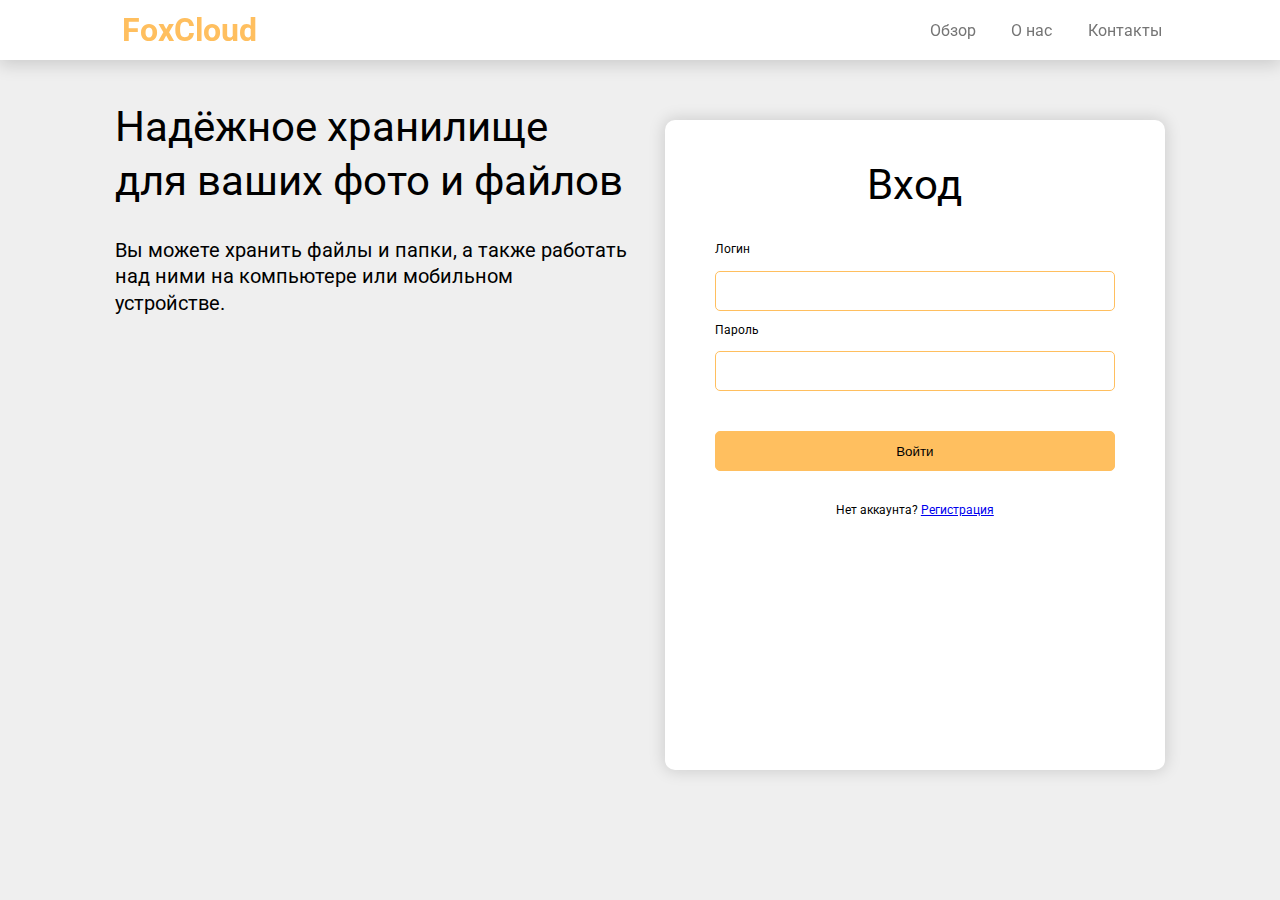
==== index.html @ f71686b7 "Rename testsite.html to index.html" ====
<!DOCTYPE html>
<html>
<head>
	<meta charset="utf-8">
	<link href="https://fonts.googleapis.com/css2?family=Roboto:ital,wght@0,100;0,400;0,500;1,100&display=swap" rel="stylesheet">
  <meta name="viewport" content="width=device-width, initial-scale=1">
  <title>FoxCloud</title>
  <link rel="stylesheet" type="text/css" href="testcss.css">
</head>
<body>
	<header>
		<div class="container">
			<div class="headBlock">
				<div class="logoText">FoxCloud</div>
				<ul id="menu">
				    <li><a href="#regAnchor">Обзор</a></li>
				    <li><a href="#abMeAnchor">О нас</a></li>
				    <li><a href="">Контакты</a></li>
			    </ul>
			</div>
		</div>
	</header>
		<div class="container">
			<div id="regAnchor"></div>
			<div id="homePageBlock" class="homePageBlock">
				<div id="textWelcome" class="textWelcome"><h1>Надёжное хранилище для ваших фото и файлов</h1><p>Вы можете хранить  файлы и папки, а также работать над ними на компьютере или мобильном устройстве.</p></div>
				<div class="authorizationPanel">
					<div class="containerAuth">
						<div class="containerAuthorizationBlock">
							<div class="entryText"><h1>Вход</h1></div>
							<div class="loginFieldText"><p>Логин</p></div>
							<div class="loginField"></div>
							<div class="passvordFieldText"><p>Пароль</p></div>
							<div class="passvordField"></div>
							<button class="authorizationButton" onclick=document.location='testsiteme.html'>Войти</button>
							<div class="registerLinkText"><p>Нет аккаунта? <a href="testsite2.html">Регистрация</a></p></div>
						</div>
					</div>
				</div>
			</div>
			<div id="abMeAnchor"></div>
			<div id="homePageBlock" class="homeAboutMeBlock">
				
			</div>
		</div>
</body>
</html>
---- testcss.css ----
body{
	font-family: 'Roboto', sans-serif;
	user-select: none;
	background: #efefef;
}
header{
	position: fixed;
	z-index: 2;
	width: 100%;
	height: 60px;
	left: 0px;
	top: 0px;
	background: #FFFFFF;
	box-shadow: 0px 4px 16px 1px rgba(0, 0, 0, 0.15);
}
.container{
	max-width: 82vw;
	height: 100%;
	margin: 0 auto;
}
.headBlock{
	display: flex;
	height: 100%;
  	flex-flow: row wrap;
  
  	align-items: center;
}
.logoText{
	position: absolute;
	width: 148px;
	height: 34px;

	font-weight: 700;
	font-size: 32px;
	line-height: 107.52%;

	/* or 34px */
	text-align: center;

	color: #FFBF5F;
}
#menu{
    margin-left: auto;
}
#menu li {
	display: inline-block;
	margin-right: 2vw;
    }
#menu a {
	position: relative;
	color: #757575;
	width: 110px;
	height: 50px;
	text-decoration: none;
	border: 3px solid white;
	padding:15px 0px 15px 0px;
    }
#menu a:hover {
	color: #111;
	border: 3px solid white;
	padding:15px 0px 18px 0px;
	border-bottom-color: #DDDFE0;
    }
#menu li:last-child {
       margin-right: 0;
    }

.homePageBlock{
	display: flex;
	flex-direction: row;
	flex-wrap: wrap;
}
.textWelcome{
	position: relative;
	width: 40vh;
	height: 60vw;
	min-height: 40vw;
	min-width: 40vw;

	top: 4em;

}
.textWelcome h1{
	font-style: normal;
	font-weight: 400;
	font-size:calc(16px + 2vw);
	line-height: calc(1em + 1vw);
	color: #000000;
}
.textWelcome p{
	font-style: normal;
	font-weight: 400;
	font-size:calc(14px + 0.5vw);
	line-height:  1.3em;
	color: #000000;
}
.authorizationPanel{
	position: relative;
	margin-left: auto;
	width: 500px;
	height: 650px;
	top: 7em;

	background: #FFFFFF;
	box-shadow: 0px 0px 16px 1px rgba(0, 0, 0, 0.15);
	border-radius: 10px;
}
.containerAuth{
	max-width: 80%;
	height: 100%;
	margin: 0 auto;
}
.containerAuthorizationBlock{
	display: flex;
	flex-direction: column;
	height: 100%;
}
.entryText{
	position: relative;
	top: 10px;
}
.entryText h1{
	font-style: normal;
	font-weight: 400;
	text-align: center;
	font-size:calc(16px + 2vw);
	line-height: calc(1em + 1vw);
	color: #000000;
}
.loginFieldText{
	position: relative;
	width: 100%;
}
.loginFieldText p{
	font-style: normal;
	font-weight: 400;
	font-size:calc(11px + 0.1vw);
	line-height:  1.3em;
	color: #000000;
}
.loginField{
	box-sizing: border-box;

	position: relative;
	width: 100%;
	height: 40px;

	background: #FFFFFF;
	border: 1px solid #FFBF5F;
	border-radius: 5px;
}
.emailFieldText{
	position: relative;
	width: 100%;
}
.emailFieldText p{
	font-style: normal;
	font-weight: 400;
	font-size:calc(11px + 0.1vw);
	line-height:  1.3em;
	color: #000000;
}
.emailField{
	box-sizing: border-box;

	position: relative;
	width: 100%;
	height: 40px;

	background: #FFFFFF;
	border: 1px solid #FFBF5F;
	border-radius: 5px;
}
.passvordFieldText{
	position: relative;
	width: 100%;

}
.passvordFieldText p{
	font-style: normal;
	font-weight: 400;
	font-size:calc(11px + 0.1vw);
	line-height:  1.3em;
	color: #000000;
}
.passvordField{
	box-sizing: border-box;

	position: relative;
	width: 100%;
	height: 40px;

	background: #FFFFFF;
	border: 1px solid #FFBF5F;
	border-radius: 5px;
}
.authorizationButton{
	box-sizing: border-box;

	position: relative;
	width: 100%;
	height: 40px;
	top: 40px;

	background: #FFBF5F;
	border: 1px solid #FFBF5F;
	border-radius: 5px;
}
.authorizationButton:active{
	box-sizing: border-box;
	background: #e09628;
	border: 1px solid #e09628;
	border-radius: 5px;
}
.registerLinkText{
	position: relative;
	width: 100%;
	height: 40px;

	top: 60px;
}
.registerLinkText p{
	font-style: normal;
	font-weight: 400;
	font-size:calc(11px + 0.1vw);
	line-height:  1.3em;
	text-align: center;

	color: #000000;
}
.homeAboutMeBlock{
	display: flex;
	flex-direction: row;
	flex-wrap: wrap;
}
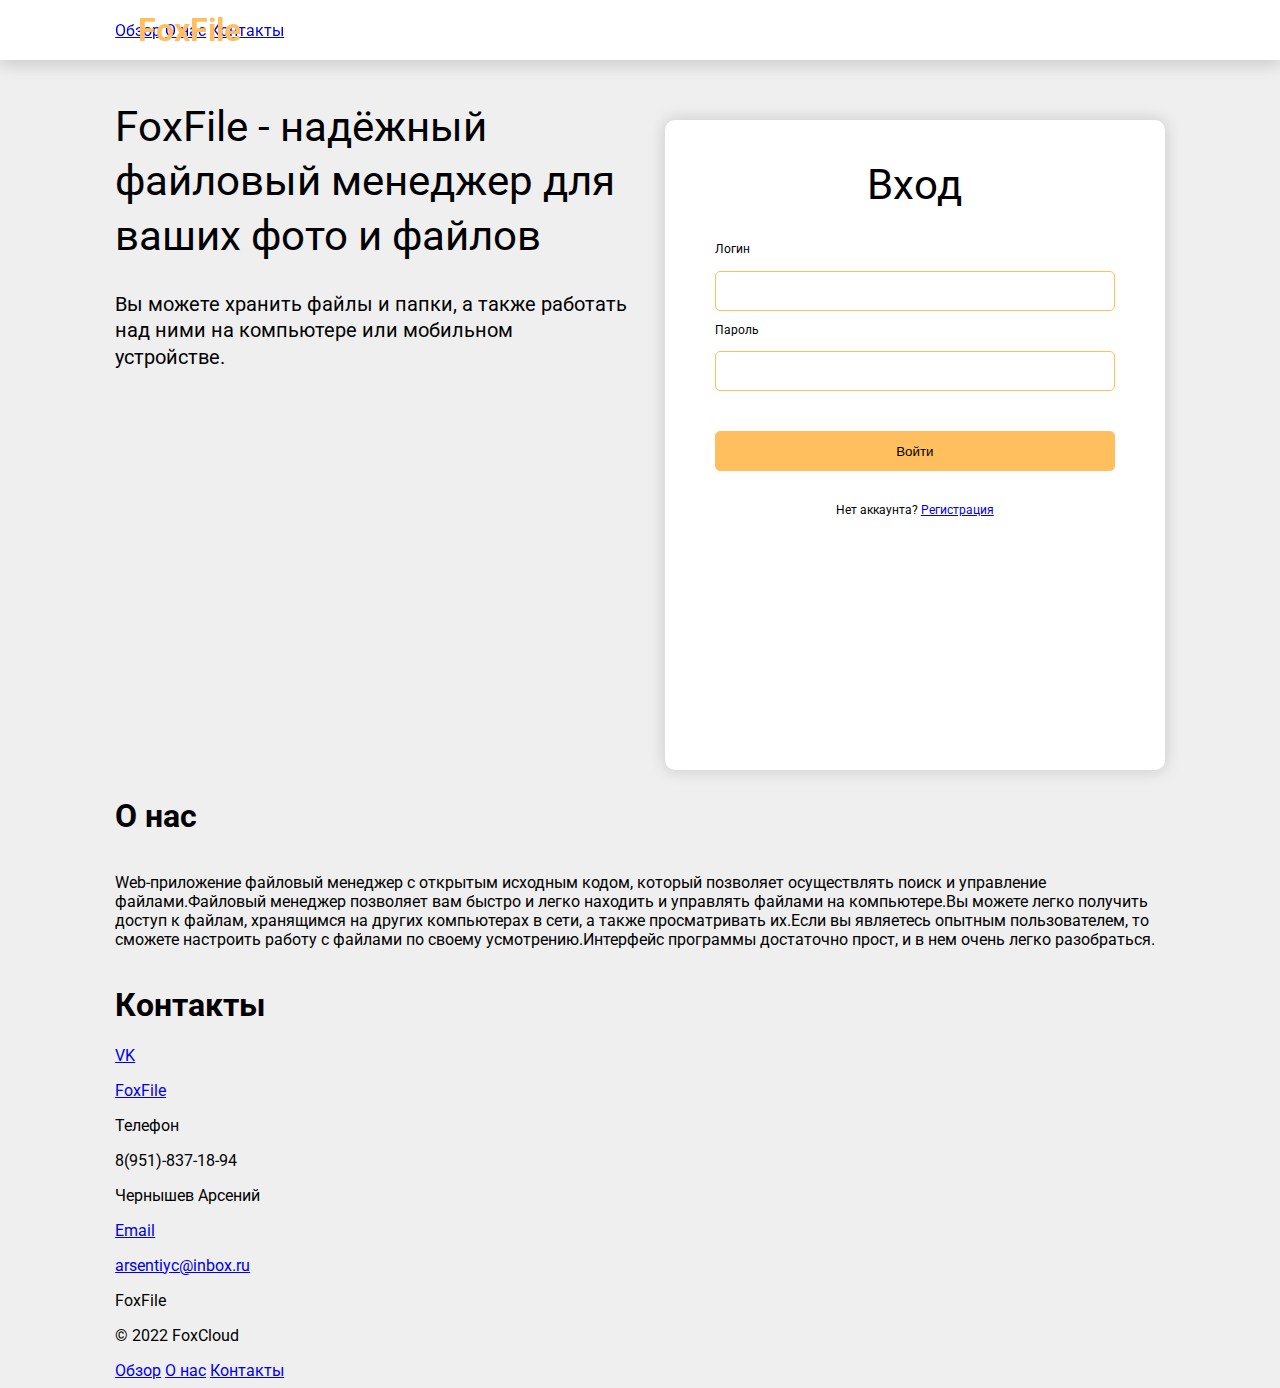
==== commit 0a97cb92: "Update index.html" ====
--- a/index.html
+++ b/index.html
@@ -11,37 +11,95 @@
 	<header>
 		<div class="container">
 			<div class="headBlock">
-				<div class="logoText">FoxCloud</div>
-				<ul id="menu">
-				    <li><a href="#regAnchor">Обзор</a></li>
-				    <li><a href="#abMeAnchor">О нас</a></li>
-				    <li><a href="">Контакты</a></li>
-			    </ul>
+				<div class="logoText">FoxFile</div>
+				<div class="menu">
+				    <a href="#regAnchor">Обзор</a>
+				    <a href="#abMeAnchor">О нас</a>
+				    <a href="#contact_Anchor">Контакты</a>
+			    </div>
 			</div>
 		</div>
 	</header>
-		<div class="container">
-			<div id="regAnchor"></div>
-			<div id="homePageBlock" class="homePageBlock">
-				<div id="textWelcome" class="textWelcome"><h1>Надёжное хранилище для ваших фото и файлов</h1><p>Вы можете хранить  файлы и папки, а также работать над ними на компьютере или мобильном устройстве.</p></div>
-				<div class="authorizationPanel">
-					<div class="containerAuth">
-						<div class="containerAuthorizationBlock">
-							<div class="entryText"><h1>Вход</h1></div>
-							<div class="loginFieldText"><p>Логин</p></div>
-							<div class="loginField"></div>
-							<div class="passvordFieldText"><p>Пароль</p></div>
-							<div class="passvordField"></div>
-							<button class="authorizationButton" onclick=document.location='testsiteme.html'>Войти</button>
-							<div class="registerLinkText"><p>Нет аккаунта? <a href="testsite2.html">Регистрация</a></p></div>
+		<div class="style_gray">
+			<div class="container">
+				<div id="regAnchor"></div>
+				<div id="homePageBlock" class="homePageBlock">
+					<div id="textWelcome" class="textWelcome"><h1>FoxFile - надёжный файловый менеджер для ваших фото и файлов</h1><p>Вы можете хранить  файлы и папки, а также работать над ними на компьютере или мобильном устройстве.</p></div>
+					<div class="authorizationPanel">
+						<div class="containerAuth">
+							<div class="containerAuthorizationBlock">
+								<div class="entryText"><h1>Вход</h1></div>
+								<div class="loginFieldText"><p>Логин</p></div>
+								<div class="loginField"></div>
+								<div class="passvordFieldText"><p>Пароль</p></div>
+								<div class="passvordField"></div>
+								<button class="authorizationButton" onclick=document.location='testsiteme.html'>Войти</button>
+								<div class="registerLinkText"><p>Нет аккаунта? <a href="testsite2.html">Регистрация</a></p></div>
+							</div>
 						</div>
 					</div>
 				</div>
 			</div>
-			<div id="abMeAnchor"></div>
-			<div id="homePageBlock" class="homeAboutMeBlock">
-				
+		</div>
+		<div class="style_white">
+			<div class="container">
+				<div id="abMeAnchor"></div>
+				<div id="homePageBlock" class="homeAboutMeBlock">
+					<div class="about_me_text"><h1>О нас</h1></div>
+					<div><p>Web-приложение файловый менеджер с открытым исходным кодом, который позволяет осуществлять поиск и управление файлами.Файловый менеджер позволяет вам быстро и легко находить и управлять файлами на компьютере.Вы можете легко получить доступ к файлам, хранящимся на других компьютерах в сети, а также просматривать их.Если вы являетесь опытным пользователем, то сможете настроить работу с файлами по своему усмотрению.Интерфейс программы достаточно прост, и в нем очень легко разобраться.</p></div>
+				</div>
 			</div>
 		</div>
+		<div class="style_gray">
+			<div class="container">
+				<div id="contact_Anchor"></div>
+				<div id="homePageBlock" class="home_contact_block">
+					<div class="contact_text"><h1>Контакты</h1></div>
+					<div class="contact_container">
+						<div class="VK_phone_email_block">
+							<a href="https://vk.com/foxfilee">
+								<div class="VK_phone_email_container">
+									<div class="VK_phone_email_circle"></div>
+									<div class="VK_text"><p>VK</p><p>FoxFile</p></div>
+								</div>
+							</a>
+						</div>
+						<div class="VK_phone_email_block">
+							<div class="VK_phone_email_container">
+								<div class="VK_phone_email_circle"></div>
+								<div class="VK_text"><p>Телефон</p><p>8(951)-837-18-94</p><p>Чернышев Арсений</p></div>
+							</div>
+						</div>
+						<div class="VK_phone_email_block">
+							<a href="mailto:arsentiyc@inbox.ru">
+								<div class="VK_phone_email_container">
+									<div class="VK_phone_email_circle"></div>
+									<div class="email_text"><p>Email</p><p>arsentiyc@inbox.ru</p></div>
+								</div>
+							</a>
+						</div>
+					</div>
+				</div>
+			</div>
+		</div>
+	<footer>
+		<div class="container">
+			<div class="footer_container">
+				<div class="footer_logo_text">FoxFile</div>
+				<div class="all_rights_reserved"><p>© 2022 FoxCloud</p></div>
+				<div class="footer_menu">
+					<a href="#regAnchor">Обзор</a>
+					<a href="#abMeAnchor">О нас</a>
+					<a href="#contact_Anchor">Контакты</a>
+			    </div>
+			    <div class="footer_circle">
+			    	<div class="footer_circle_container">
+			    		<div class="footer_VK_circle"></div>
+						<div class="footer_email_circle"></div>
+					</div>
+			    </div>
+			</div>
+		</div>
+	</footer>
 </body>
 </html>
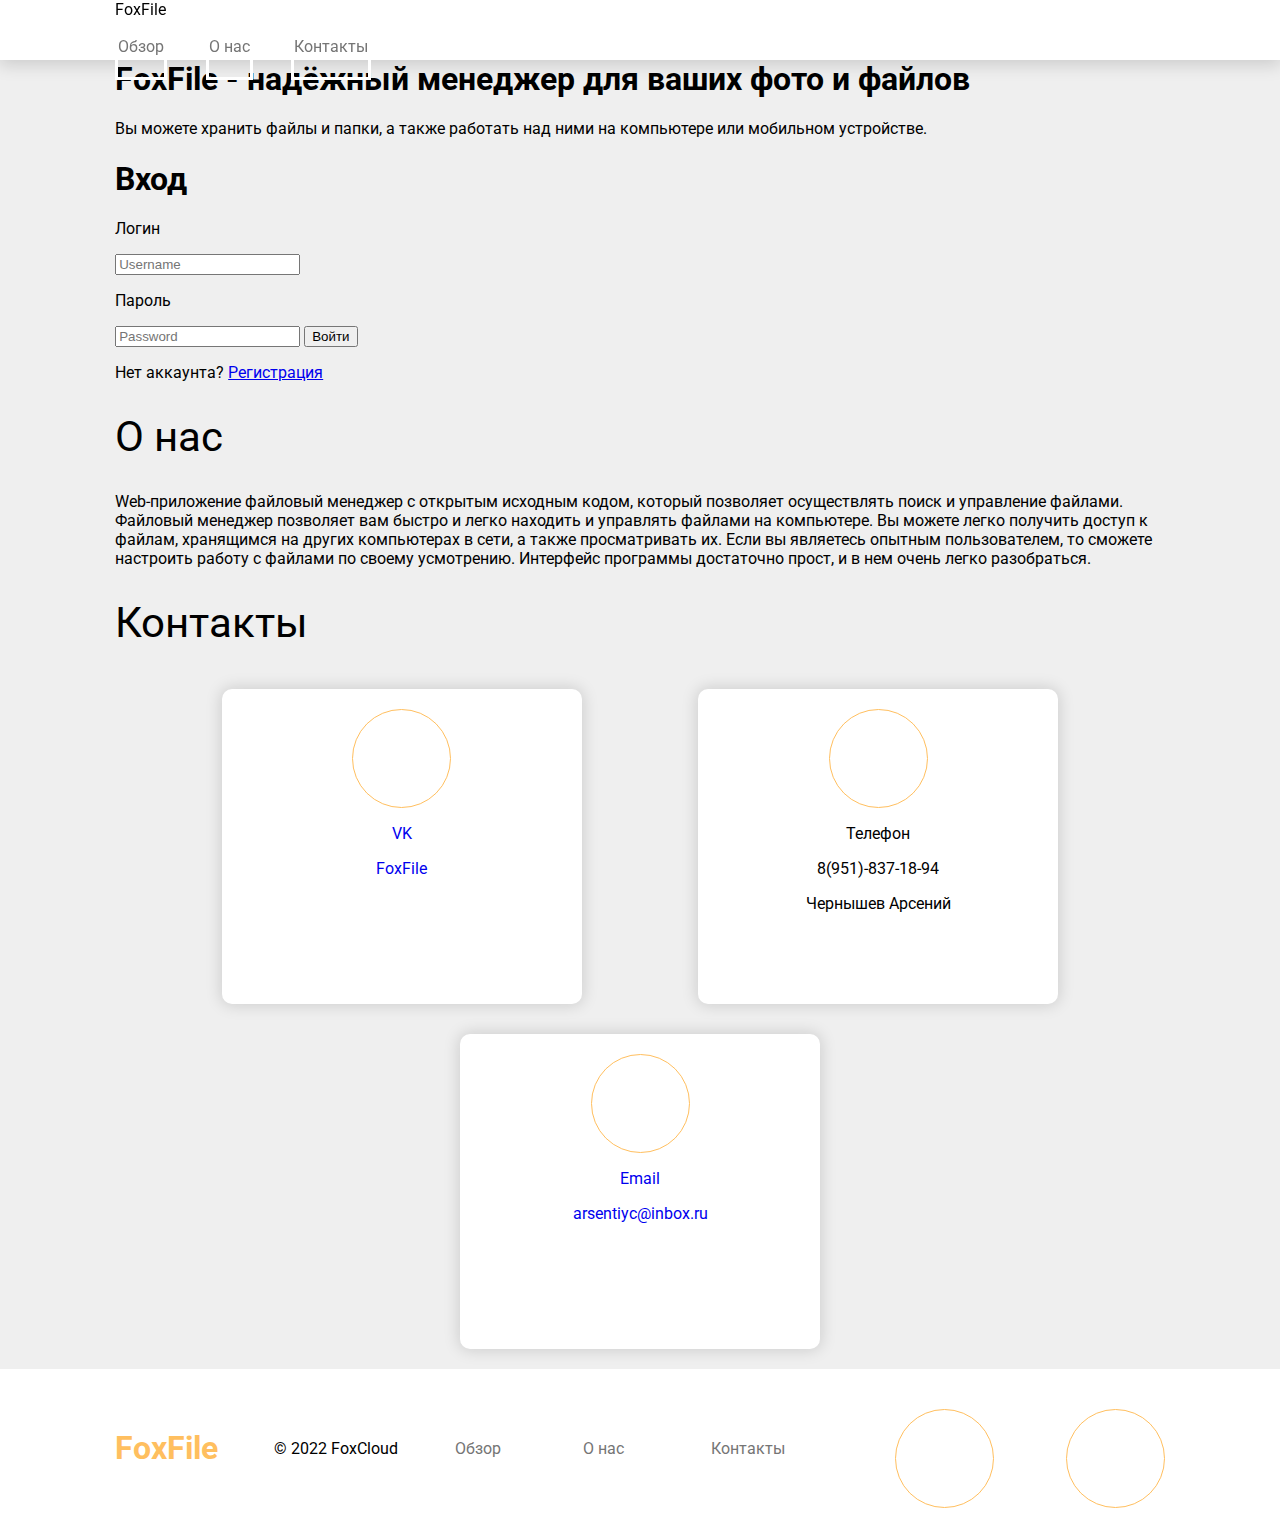
==== commit 239992f7: "Update index.html" ====
--- a/index.html
+++ b/index.html
@@ -8,98 +8,99 @@
   <link rel="stylesheet" type="text/css" href="testcss.css">
 </head>
 <body>
-	<header>
+    <header>
 		<div class="container">
-			<div class="headBlock">
-				<div class="logoText">FoxFile</div>
+			<div class="head_block">
+                <div class="logo_text">FoxFile</div>
 				<div class="menu">
-				    <a href="#regAnchor">Обзор</a>
-				    <a href="#abMeAnchor">О нас</a>
-				    <a href="#contact_Anchor">Контакты</a>
-			    </div>
+                    <a href="#contact_anchor">Контакты</a>
+                    <a href="#ab_me_anchor">О нас</a>
+                    <a href="#reg_anchor">Обзор</a>
+                </div>
 			</div>
 		</div>
 	</header>
-		<div class="style_gray">
-			<div class="container">
-				<div id="regAnchor"></div>
-				<div id="homePageBlock" class="homePageBlock">
-					<div id="textWelcome" class="textWelcome"><h1>FoxFile - надёжный файловый менеджер для ваших фото и файлов</h1><p>Вы можете хранить  файлы и папки, а также работать над ними на компьютере или мобильном устройстве.</p></div>
-					<div class="authorizationPanel">
-						<div class="containerAuth">
-							<div class="containerAuthorizationBlock">
-								<div class="entryText"><h1>Вход</h1></div>
-								<div class="loginFieldText"><p>Логин</p></div>
-								<div class="loginField"></div>
-								<div class="passvordFieldText"><p>Пароль</p></div>
-								<div class="passvordField"></div>
-								<button class="authorizationButton" onclick=document.location='testsiteme.html'>Войти</button>
-								<div class="registerLinkText"><p>Нет аккаунта? <a href="testsite2.html">Регистрация</a></p></div>
-							</div>
-						</div>
-					</div>
-				</div>
+    <div id="reg_anchor" class="req_content_container">
+		<div class="container">
+			<div class="home_page_block">
+				<div class="text_welcome"><h1>FoxFile - надёжный менеджер для ваших фото и файлов</h1><p>Вы можете хранить файлы и папки, а также работать над ними на компьютере или мобильном устройстве.</p></div>
+				<div class="login_panel_block">
+    <div class="container_auth">
+        <div class="container_authorization">
+            <form action="{% url 'login' %}" method="post">
+                <div class="entry_text"><h1>Вход</h1></div>
+                <div class="login_field_text"><p>Логин</p></div>
+                <input type="text" name="username" placeholder="Username" class="login_field">
+                <div class="password_field_text"><p>Пароль</p></div>
+                <input type="password" name="password" placeholder="Password" class="password_field">
+                <button class="authorization_button" type="submit">Войти</button>
+                <div class="register_link_text"><p>Нет аккаунта? <a href="/register">Регистрация</a></p></div>
+                <div>
+                </div>
+            </form>
+        </div>
+    </div>
+</div>
 			</div>
 		</div>
-		<div class="style_white">
-			<div class="container">
-				<div id="abMeAnchor"></div>
-				<div id="homePageBlock" class="homeAboutMeBlock">
-					<div class="about_me_text"><h1>О нас</h1></div>
-					<div><p>Web-приложение файловый менеджер с открытым исходным кодом, который позволяет осуществлять поиск и управление файлами.Файловый менеджер позволяет вам быстро и легко находить и управлять файлами на компьютере.Вы можете легко получить доступ к файлам, хранящимся на других компьютерах в сети, а также просматривать их.Если вы являетесь опытным пользователем, то сможете настроить работу с файлами по своему усмотрению.Интерфейс программы достаточно прост, и в нем очень легко разобраться.</p></div>
-				</div>
-			</div>
-		</div>
-		<div class="style_gray">
-			<div class="container">
-				<div id="contact_Anchor"></div>
-				<div id="homePageBlock" class="home_contact_block">
-					<div class="contact_text"><h1>Контакты</h1></div>
-					<div class="contact_container">
-						<div class="VK_phone_email_block">
-							<a href="https://vk.com/foxfilee">
-								<div class="VK_phone_email_container">
-									<div class="VK_phone_email_circle"></div>
-									<div class="VK_text"><p>VK</p><p>FoxFile</p></div>
-								</div>
-							</a>
-						</div>
-						<div class="VK_phone_email_block">
-							<div class="VK_phone_email_container">
-								<div class="VK_phone_email_circle"></div>
-								<div class="VK_text"><p>Телефон</p><p>8(951)-837-18-94</p><p>Чернышев Арсений</p></div>
-							</div>
-						</div>
-						<div class="VK_phone_email_block">
-							<a href="mailto:arsentiyc@inbox.ru">
-								<div class="VK_phone_email_container">
-									<div class="VK_phone_email_circle"></div>
-									<div class="email_text"><p>Email</p><p>arsentiyc@inbox.ru</p></div>
-								</div>
-							</a>
-						</div>
-					</div>
-				</div>
-			</div>
-		</div>
-	<footer>
-		<div class="container">
-			<div class="footer_container">
-				<div class="footer_logo_text">FoxFile</div>
-				<div class="all_rights_reserved"><p>© 2022 FoxCloud</p></div>
-				<div class="footer_menu">
-					<a href="#regAnchor">Обзор</a>
-					<a href="#abMeAnchor">О нас</a>
-					<a href="#contact_Anchor">Контакты</a>
-			    </div>
-			    <div class="footer_circle">
-			    	<div class="footer_circle_container">
-			    		<div class="footer_VK_circle"></div>
-						<div class="footer_email_circle"></div>
-					</div>
-			    </div>
-			</div>
-		</div>
-	</footer>
+    </div>
+    <div id="ab_me_anchor" class="ab_me_content_container">
+        <div class="container">
+            <div class="home_about_me_block">
+                <div class="about_me_text"><h1>О нас</h1></div>
+                <div><p>Web-приложение файловый менеджер с открытым исходным кодом, который позволяет осуществлять поиск и управление файлами. Файловый менеджер позволяет вам быстро и легко находить и управлять файлами на компьютере. Вы можете легко получить доступ к файлам, хранящимся на других компьютерах в сети, а также просматривать их. Если вы являетесь опытным пользователем, то сможете настроить работу с файлами по своему усмотрению. Интерфейс программы достаточно прост, и в нем очень легко разобраться.</p></div>
+            </div>
+        </div>
+    </div>
+    <div id="contact_anchor" class="contact_content_container">
+        <div class="container">
+            <div class="home_contact_block">
+                <div class="contact_text"><h1>Контакты</h1></div>
+                <div class="contact_container">
+                    <div class="VK_phone_email_block">
+                        <a href="https://vk.com/foxfilee">
+                            <div class="VK_phone_email_container">
+                                <div class="VK_phone_email_circle"></div>
+                                <div class="VK_text"><p>VK</p><p>FoxFile</p></div>
+                            </div>
+                        </a>
+                    </div>
+                    <div class="VK_phone_email_block">
+                        <div class="VK_phone_email_container">
+                            <div class="VK_phone_email_circle"></div>
+                            <div class="VK_text"><p>Телефон</p><p>8(951)-837-18-94</p><p>Чернышев Арсений</p></div>
+                        </div>
+                    </div>
+                    <div class="VK_phone_email_block">
+                        <a href="mailto:arsentiyc@inbox.ru">
+                            <div class="VK_phone_email_container">
+                                <div class="VK_phone_email_circle"></div>
+                                <div class="email_text"><p>Email</p><p>arsentiyc@inbox.ru</p></div>
+                            </div>
+                        </a>
+                    </div>
+                </div>
+            </div>
+        </div>
+    </div>
+    <footer>
+        <div class="container">
+            <div class="footer_container">
+                <div class="footer_logo_text">FoxFile</div>
+                <div class="all_rights_reserved"><p>© 2022 FoxCloud</p></div>
+                <div class="footer_menu">
+                    <a href="#reg_anchor">Обзор</a>
+				    <a href="#ab_me_anchor">О нас</a>
+				    <a href="#contact_anchor">Контакты</a>
+                </div>
+                <div class="footer_circle">
+                    <div class="footer_circle_container">
+                        <div class="footer_VK_circle"></div>
+                        <div class="footer_email_circle"></div>
+                    </div>
+                </div>
+            </div>
+        </div>
+    </footer>
 </body>
 </html>
--- a/testcss.css
+++ b/testcss.css
@@ -2,6 +2,8 @@
 	font-family: 'Roboto', sans-serif;
 	user-select: none;
 	background: #efefef;
+	margin: 60px 0px 0px 0px;
+	height: 100%;
 }
 header{
 	position: fixed;
@@ -13,6 +15,12 @@
 	background: #FFFFFF;
 	box-shadow: 0px 4px 16px 1px rgba(0, 0, 0, 0.15);
 }
+.style_gray{
+	position: relative;
+	width: 100%;
+	height: 100%;
+	background: #efefff;
+}
 .container{
 	max-width: 82vw;
 	height: 100%;
@@ -21,63 +29,57 @@
 .headBlock{
 	display: flex;
 	height: 100%;
-  	flex-flow: row wrap;
+  	justify-content: space-between;
   
   	align-items: center;
 }
 .logoText{
-	position: absolute;
-	width: 148px;
-	height: 34px;
+	position: relative;
 
 	font-weight: 700;
 	font-size: 32px;
 	line-height: 107.52%;
 
 	/* or 34px */
-	text-align: center;
+	text-align: left;
 
 	color: #FFBF5F;
 }
-#menu{
-    margin-left: auto;
-}
-#menu li {
-	display: inline-block;
-	margin-right: 2vw;
-    }
-#menu a {
+.menu{
+	display: flex;
+	align-items: center;
+	flex-direction: row-reverse;
+	justify-content: space-between;
+	text-align: right;
+	width: 20vw;
+	min-width: 180px;
+}
+.menu a {
 	position: relative;
 	color: #757575;
-	width: 110px;
-	height: 50px;
 	text-decoration: none;
 	border: 3px solid white;
-	padding:15px 0px 15px 0px;
+	padding:15px 0px 21px 0px;
     }
-#menu a:hover {
+.menu a:hover {
 	color: #111;
 	border: 3px solid white;
-	padding:15px 0px 18px 0px;
+	padding:15px 0px 21px 0px;
 	border-bottom-color: #DDDFE0;
     }
-#menu li:last-child {
-       margin-right: 0;
-    }
-
 .homePageBlock{
-	display: flex;
-	flex-direction: row;
+	position: relative;
+	display: flex;
+	flex-direction: row;
+	justify-content: space-between;
 	flex-wrap: wrap;
+	top: 4em;
+	height: 100%;
 }
 .textWelcome{
 	position: relative;
-	width: 40vh;
-	height: 60vw;
-	min-height: 40vw;
+	width: 30vh;
 	min-width: 40vw;
-
-	top: 4em;
 
 }
 .textWelcome h1{
@@ -96,10 +98,9 @@
 }
 .authorizationPanel{
 	position: relative;
-	margin-left: auto;
 	width: 500px;
 	height: 650px;
-	top: 7em;
+	top:3em;
 
 	background: #FFFFFF;
 	box-shadow: 0px 0px 16px 1px rgba(0, 0, 0, 0.15);
@@ -228,8 +229,146 @@
 
 	color: #000000;
 }
+.style_white{
+	position: relative;
+	background: white;
+	width: 100%;
+	height: 100%;
+	top: 7em;
+
+}
 .homeAboutMeBlock{
+	position: relative;
 	display: flex;
 	flex-direction: row;
 	flex-wrap: wrap;
-}+}
+.about_me_text h1{
+	font-style: normal;
+	font-weight: 400;
+	font-size:calc(16px + 2vw);
+	line-height: calc(1em + 1vw);
+	color: #000000;
+}
+.contact_text h1{
+	font-style: normal;
+	font-weight: 400;
+	font-size:calc(16px + 2vw);
+	line-height: calc(1em + 1vw);
+	color: #000000;
+}
+.contact_container{
+	position: relative;
+	display: flex;
+	flex-direction: row;
+	justify-content: space-evenly;
+	align-content: center;
+	flex-wrap: wrap;
+	min-height: 500px;
+}
+.VK_phone_email_block{
+	position: relative;
+	min-width: 40vh;
+	height: 35vh;
+	margin: 10px 10px 20px 10px;
+
+	background: #FFFFFF;
+	box-shadow: 0px 0px 16px 1px rgba(0, 0, 0, 0.15);
+	border-radius: 10px;
+	text-align: center;
+	text-decoration: none;
+}
+.VK_phone_email_block a{
+	text-decoration: none;
+}
+
+.VK_phone_email_container{
+	display: flex;
+	flex-direction: column;
+	height: 100%;
+	width: 100%;
+
+}
+.VK_phone_email_circle{
+	position: relative;
+	box-sizing: border-box;
+	border-radius: 50%;
+	width: 11vh;
+	height: 11vh;
+	margin-right: auto;
+	margin-left: auto;
+	margin-top: 20px;
+
+	border: 1px solid #FFBF5F;
+}
+
+footer{
+	position: relative;
+	width: 100%;
+	height: 160px;
+	background: #FFFFFF;
+}
+.footer_container{
+	display: flex;
+	align-items: center;
+	justify-content: space-between;
+	flex-direction: row;
+	flex-wrap: wrap;
+	width: 100%;
+	height: 100%;
+}
+.footer_circle{
+	position: relative;
+	width: 30vh;
+
+}
+.footer_circle_container{
+	display: flex;
+	align-items: center;
+	justify-content: space-between;
+	flex-direction: row;
+}
+.footer_logo_text{
+	position: relative;
+
+	font-weight: 700;
+	font-size: 32px;
+	line-height: 107.52%;
+
+	/* or 34px */
+	text-align: left;
+
+	color: #FFBF5F;
+}
+.footer_VK_circle{
+	position: relative;
+	box-sizing: border-box;
+	border-radius: 50%;
+	width: 11vh;
+	height: 11vh;
+	margin-top: 20px;
+
+	border: 1px solid #FFBF5F;
+}
+.footer_email_circle{
+	position: relative;
+	box-sizing: border-box;
+	border-radius: 50%;
+	width: 11vh;
+	height: 11vh;
+	margin-top: 20px;
+
+	border: 1px solid #FFBF5F;
+}
+.footer_menu{
+	display: flex;
+	align-items: center;
+	flex-direction: row;
+}
+.footer_menu a {
+	position: relative;
+	color: #757575;
+	width: 10vw;
+	min-width: 60px;
+	text-decoration: none;
+    }
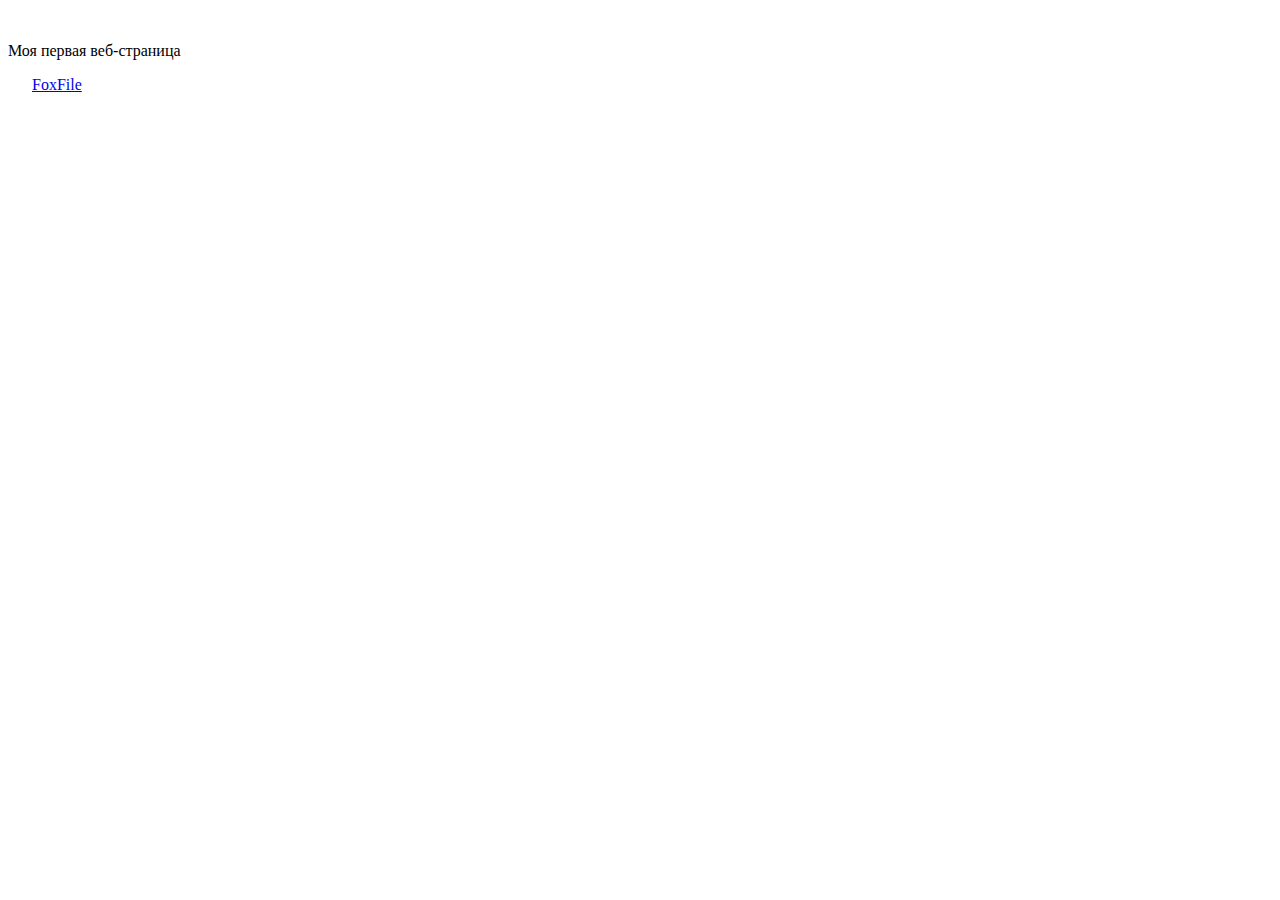
==== commit 0a79720f: "Update index.html" ====
--- a/index.html
+++ b/index.html
@@ -1,106 +1,11 @@
-<!DOCTYPE html>
-<html>
-<head>
-	<meta charset="utf-8">
-	<link href="https://fonts.googleapis.com/css2?family=Roboto:ital,wght@0,100;0,400;0,500;1,100&display=swap" rel="stylesheet">
-  <meta name="viewport" content="width=device-width, initial-scale=1">
-  <title>FoxCloud</title>
-  <link rel="stylesheet" type="text/css" href="testcss.css">
-</head>
-<body>
-    <header>
-		<div class="container">
-			<div class="head_block">
-                <div class="logo_text">FoxFile</div>
-				<div class="menu">
-                    <a href="#contact_anchor">Контакты</a>
-                    <a href="#ab_me_anchor">О нас</a>
-                    <a href="#reg_anchor">Обзор</a>
-                </div>
-			</div>
-		</div>
-	</header>
-    <div id="reg_anchor" class="req_content_container">
-		<div class="container">
-			<div class="home_page_block">
-				<div class="text_welcome"><h1>FoxFile - надёжный менеджер для ваших фото и файлов</h1><p>Вы можете хранить файлы и папки, а также работать над ними на компьютере или мобильном устройстве.</p></div>
-				<div class="login_panel_block">
-    <div class="container_auth">
-        <div class="container_authorization">
-            <form action="{% url 'login' %}" method="post">
-                <div class="entry_text"><h1>Вход</h1></div>
-                <div class="login_field_text"><p>Логин</p></div>
-                <input type="text" name="username" placeholder="Username" class="login_field">
-                <div class="password_field_text"><p>Пароль</p></div>
-                <input type="password" name="password" placeholder="Password" class="password_field">
-                <button class="authorization_button" type="submit">Войти</button>
-                <div class="register_link_text"><p>Нет аккаунта? <a href="/register">Регистрация</a></p></div>
-                <div>
-                </div>
-            </form>
-        </div>
-    </div>
-</div>
-			</div>
-		</div>
-    </div>
-    <div id="ab_me_anchor" class="ab_me_content_container">
-        <div class="container">
-            <div class="home_about_me_block">
-                <div class="about_me_text"><h1>О нас</h1></div>
-                <div><p>Web-приложение файловый менеджер с открытым исходным кодом, который позволяет осуществлять поиск и управление файлами. Файловый менеджер позволяет вам быстро и легко находить и управлять файлами на компьютере. Вы можете легко получить доступ к файлам, хранящимся на других компьютерах в сети, а также просматривать их. Если вы являетесь опытным пользователем, то сможете настроить работу с файлами по своему усмотрению. Интерфейс программы достаточно прост, и в нем очень легко разобраться.</p></div>
-            </div>
-        </div>
-    </div>
-    <div id="contact_anchor" class="contact_content_container">
-        <div class="container">
-            <div class="home_contact_block">
-                <div class="contact_text"><h1>Контакты</h1></div>
-                <div class="contact_container">
-                    <div class="VK_phone_email_block">
-                        <a href="https://vk.com/foxfilee">
-                            <div class="VK_phone_email_container">
-                                <div class="VK_phone_email_circle"></div>
-                                <div class="VK_text"><p>VK</p><p>FoxFile</p></div>
-                            </div>
-                        </a>
-                    </div>
-                    <div class="VK_phone_email_block">
-                        <div class="VK_phone_email_container">
-                            <div class="VK_phone_email_circle"></div>
-                            <div class="VK_text"><p>Телефон</p><p>8(951)-837-18-94</p><p>Чернышев Арсений</p></div>
-                        </div>
-                    </div>
-                    <div class="VK_phone_email_block">
-                        <a href="mailto:arsentiyc@inbox.ru">
-                            <div class="VK_phone_email_container">
-                                <div class="VK_phone_email_circle"></div>
-                                <div class="email_text"><p>Email</p><p>arsentiyc@inbox.ru</p></div>
-                            </div>
-                        </a>
-                    </div>
-                </div>
-            </div>
-        </div>
-    </div>
-    <footer>
-        <div class="container">
-            <div class="footer_container">
-                <div class="footer_logo_text">FoxFile</div>
-                <div class="all_rights_reserved"><p>© 2022 FoxCloud</p></div>
-                <div class="footer_menu">
-                    <a href="#reg_anchor">Обзор</a>
-				    <a href="#ab_me_anchor">О нас</a>
-				    <a href="#contact_anchor">Контакты</a>
-                </div>
-                <div class="footer_circle">
-                    <div class="footer_circle_container">
-                        <div class="footer_VK_circle"></div>
-                        <div class="footer_email_circle"></div>
-                    </div>
-                </div>
-            </div>
-        </div>
-    </footer>
-</body>
+<!DOCTYPE HTML>
+   <html>
+   <head>
+      <title>Главная</title>
+      <meta charset="utf-8">
+   </head>
+   <body>  
+      <p>Моя первая веб-страница</p>
+      <a href="FoxFile/main_page.html">FoxFile</a>
+   </body>
 </html>
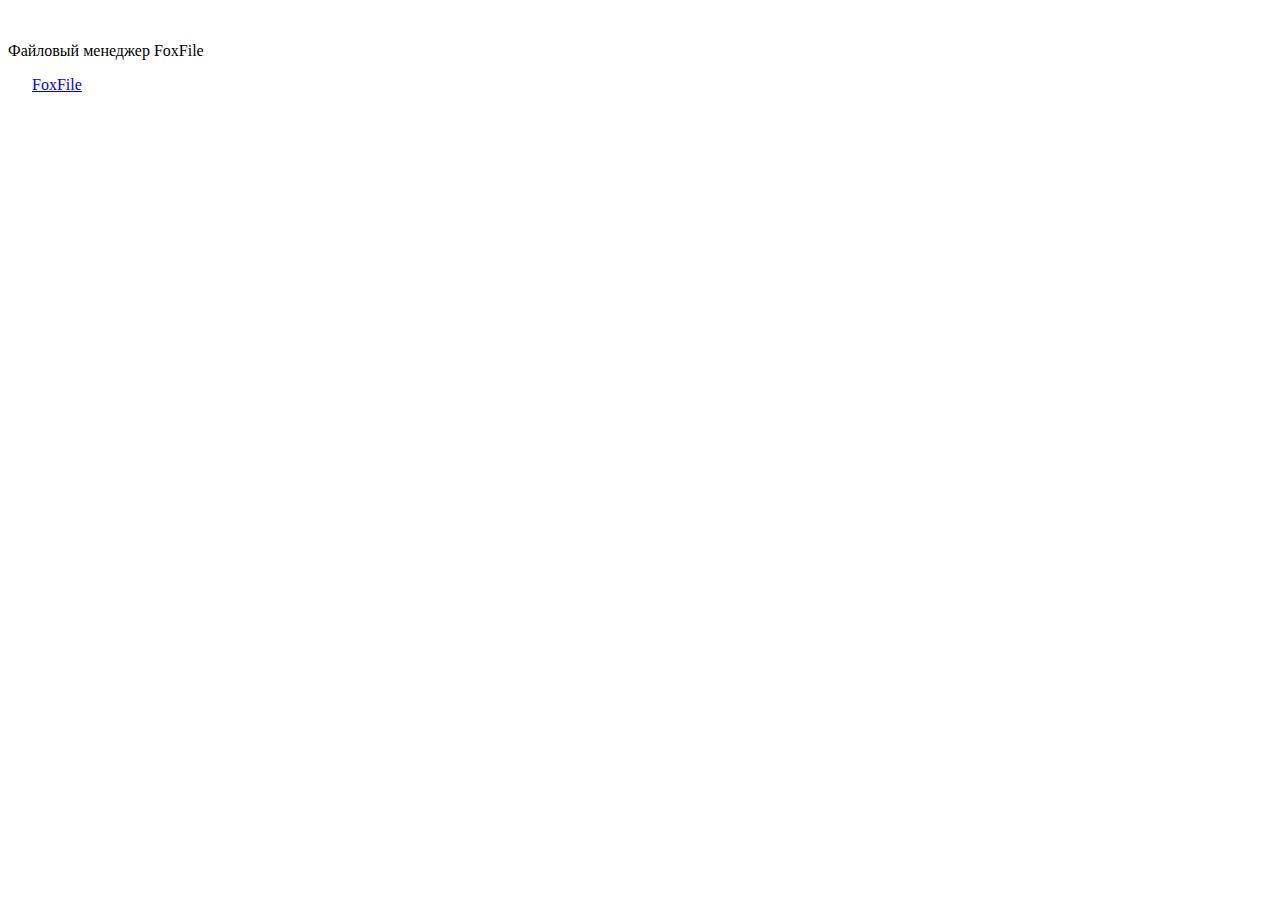
==== commit ea22452f: "Update index.html" ====
--- a/index.html
+++ b/index.html
@@ -5,7 +5,7 @@
       <meta charset="utf-8">
    </head>
    <body>  
-      <p>Моя первая веб-страница</p>
+      <p>Файловый менеджер FoxFile</p>
       <a href="FoxFile/main_page.html">FoxFile</a>
    </body>
 </html>
